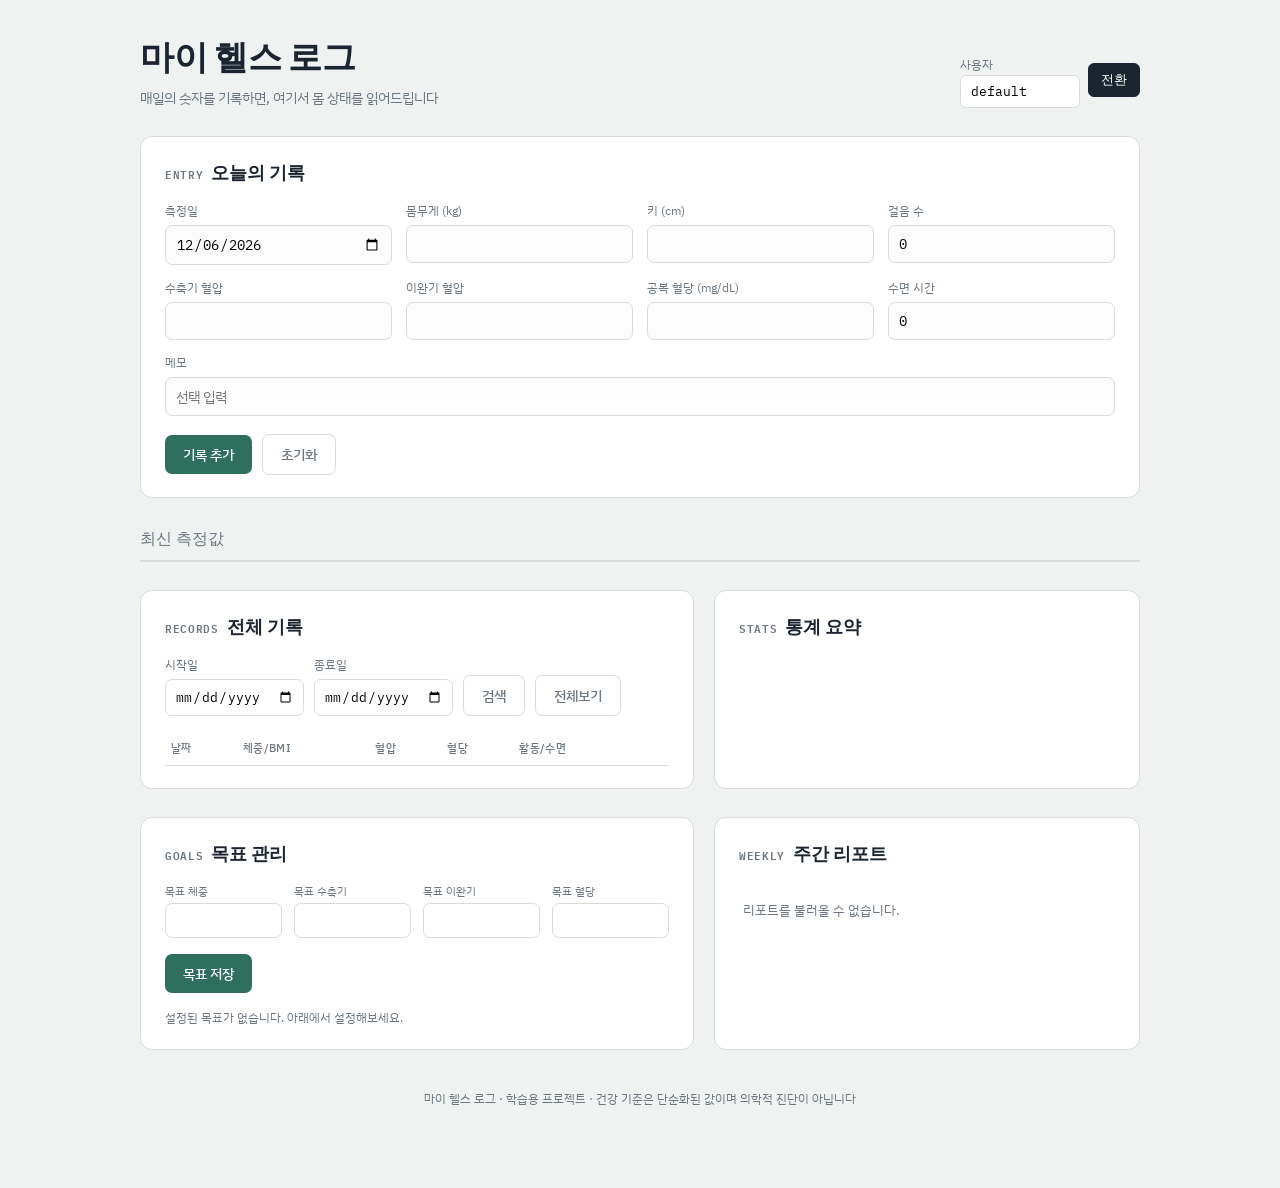
==== static/index.html @ 34712bbb "feat: 사용자용 웹 화면(/app) 추가 - 순수 HTML/CSS/JS" ====
<!DOCTYPE html>
<html lang="ko">
<head>
<meta charset="UTF-8" />
<meta name="viewport" content="width=device-width, initial-scale=1.0" />
<title>마이 헬스 로그</title>
<link rel="preconnect" href="https://fonts.googleapis.com">
<link rel="preconnect" href="https://fonts.gstatic.com" crossorigin>
<link href="https://fonts.googleapis.com/css2?family=Fraunces:opsz,wght@9..144,500;9..144,600;9..144,700&family=IBM+Plex+Sans+KR:wght@400;500;600&family=IBM+Plex+Mono:wght@500;600&display=swap" rel="stylesheet">
<style>
  :root{
    --ink:#1B2430;
    --paper:#EFF2F1;
    --card:#FFFFFF;
    --line:#D8DDD9;
    --teal:#2F6F5E;
    --teal-soft:#E4EEEB;
    --amber:#C98A2E;
    --amber-soft:#F6EADA;
    --brick:#C1443D;
    --brick-soft:#F5E1DF;
    --muted:#6B7680;
  }
  *{box-sizing:border-box;}
  body{
    margin:0;
    background:var(--paper);
    color:var(--ink);
    font-family:'IBM Plex Sans KR', sans-serif;
    line-height:1.5;
  }
  .wrap{max-width:1040px;margin:0 auto;padding:32px 20px 80px;}

  header.top{
    display:flex;justify-content:space-between;align-items:flex-end;
    margin-bottom:28px;flex-wrap:wrap;gap:12px;
  }
  header.top h1{
    font-family:'Fraunces', serif;font-weight:600;font-size:34px;margin:0 0 4px;
    letter-spacing:-0.01em;
  }
  header.top p{margin:0;color:var(--muted);font-size:14px;}
  .user-switch{display:flex;align-items:center;gap:8px;}
  .user-switch label{font-size:12px;color:var(--muted);}
  .user-switch input{
    font-family:'IBM Plex Mono', monospace;font-size:13px;
    padding:7px 10px;border:1px solid var(--line);border-radius:6px;
    background:var(--card);width:120px;
  }
  .user-switch button{
    font-size:13px;padding:7px 12px;border-radius:6px;border:1px solid var(--ink);
    background:var(--ink);color:#fff;cursor:pointer;
  }

  section{margin-bottom:28px;}
  .card{
    background:var(--card);border:1px solid var(--line);border-radius:12px;
    padding:22px 24px;
  }
  .card h2{
    font-family:'Fraunces', serif;font-weight:600;font-size:18px;margin:0 0 16px;
    display:flex;align-items:baseline;gap:8px;
  }
  .card h2 .eyebrow{
    font-family:'IBM Plex Mono', monospace;font-size:11px;color:var(--muted);
    letter-spacing:0.06em;text-transform:uppercase;
  }

  /* 입력 폼 */
  form.entry{display:grid;grid-template-columns:repeat(4,1fr);gap:14px;}
  form.entry .full{grid-column:1 / -1;}
  form.entry label{display:block;font-size:12px;color:var(--muted);margin-bottom:5px;}
  form.entry input{
    width:100%;padding:9px 10px;border:1px solid var(--line);border-radius:7px;
    font-size:14px;font-family:'IBM Plex Mono', monospace;background:#FBFCFB;
  }
  form.entry input[type="text"]{font-family:'IBM Plex Sans KR', sans-serif;}
  form.entry .actions{grid-column:1 / -1;display:flex;gap:10px;align-items:center;margin-top:4px;}
  .btn{
    padding:10px 18px;border-radius:7px;border:none;cursor:pointer;font-size:14px;
    font-weight:500;font-family:'IBM Plex Sans KR', sans-serif;
  }
  .btn-primary{background:var(--teal);color:#fff;}
  .btn-primary:hover{background:#265b4d;}
  .btn-ghost{background:transparent;color:var(--muted);border:1px solid var(--line);}
  .btn-ghost:hover{border-color:var(--muted);}
  #editing-flag{font-size:12px;color:var(--amber);display:none;}

  /* 바이탈 스트립 (시그니처 요소) */
  .vitals-strip{display:grid;grid-template-columns:repeat(5,1fr);gap:1px;background:var(--line);
    border:1px solid var(--line);border-radius:12px;overflow:hidden;}
  .vital{background:var(--card);padding:16px 14px;text-align:center;}
  .vital .label{font-size:11px;color:var(--muted);letter-spacing:0.04em;text-transform:uppercase;margin-bottom:8px;}
  .vital .value{font-family:'IBM Plex Mono', monospace;font-size:22px;font-weight:600;margin-bottom:6px;}
  .dot{display:inline-block;width:7px;height:7px;border-radius:50%;margin-right:6px;vertical-align:middle;}
  .status-tag{font-size:12px;font-weight:500;}
  .good .dot{background:var(--teal);} .good .status-tag{color:var(--teal);}
  .warn .dot{background:var(--amber);} .warn .status-tag{color:var(--amber);}
  .bad .dot{background:var(--brick);} .bad .status-tag{color:var(--brick);}
  .neutral .dot{background:var(--muted);} .neutral .status-tag{color:var(--muted);}
  .empty-note{color:var(--muted);font-size:13px;padding:18px 4px;}

  /* 검색/통계 */
  .row-2{display:grid;grid-template-columns:1.3fr 1fr;gap:20px;}
  .search-bar{display:flex;gap:10px;align-items:flex-end;margin-bottom:16px;flex-wrap:wrap;}
  .search-bar div{display:flex;flex-direction:column;gap:5px;}
  .search-bar label{font-size:12px;color:var(--muted);}
  .search-bar input{padding:8px 9px;border:1px solid var(--line);border-radius:7px;font-family:'IBM Plex Mono', monospace;font-size:13px;}

  table{width:100%;border-collapse:collapse;font-size:13px;}
  thead th{
    text-align:left;font-size:11px;color:var(--muted);text-transform:uppercase;
    letter-spacing:0.03em;border-bottom:1px solid var(--line);padding:8px 6px;font-weight:500;
  }
  tbody td{padding:10px 6px;border-bottom:1px solid var(--line);vertical-align:middle;}
  tbody tr:last-child td{border-bottom:none;}
  .badge{
    display:inline-block;padding:3px 8px;border-radius:20px;font-size:11px;font-weight:500;
  }
  .badge.good{background:var(--teal-soft);color:var(--teal);}
  .badge.warn{background:var(--amber-soft);color:var(--amber);}
  .badge.bad{background:var(--brick-soft);color:var(--brick);}
  .warn-msg{font-size:11px;color:var(--brick);margin-top:2px;}
  .row-actions button{
    font-size:11px;padding:4px 9px;border-radius:5px;border:1px solid var(--line);
    background:#fff;cursor:pointer;margin-right:4px;color:var(--muted);
  }
  .row-actions button:hover{border-color:var(--ink);color:var(--ink);}

  .stat-grid{display:grid;grid-template-columns:1fr 1fr;gap:12px;}
  .stat-item{padding:12px 0;border-bottom:1px dashed var(--line);}
  .stat-item .n{font-family:'IBM Plex Mono', monospace;font-size:20px;font-weight:600;}
  .stat-item .l{font-size:11px;color:var(--muted);}
  .dist-row{display:flex;align-items:center;gap:8px;margin-top:6px;font-size:12px;}
  .dist-bar{flex:1;height:6px;background:var(--paper);border-radius:4px;overflow:hidden;}
  .dist-bar span{display:block;height:100%;background:var(--teal);}

  /* 목표 / 주간 리포트 */
  .goal-form{display:grid;grid-template-columns:repeat(4,1fr);gap:12px;margin-bottom:16px;}
  .goal-form input{padding:8px 9px;border:1px solid var(--line);border-radius:7px;font-family:'IBM Plex Mono', monospace;font-size:13px;width:100%;}
  .goal-form label{font-size:11px;color:var(--muted);display:block;margin-bottom:4px;}
  .achv{display:flex;gap:10px;flex-wrap:wrap;margin-top:4px;}
  .achv .chip{font-size:12px;padding:5px 10px;border-radius:20px;background:var(--paper);}
  .achv .chip.yes{background:var(--teal-soft);color:var(--teal);}
  .achv .chip.no{background:var(--brick-soft);color:var(--brick);}

  .week-compare{display:grid;grid-template-columns:1fr 1fr 1fr;gap:0;font-size:13px;}
  .week-compare div.h{font-size:11px;color:var(--muted);text-transform:uppercase;padding-bottom:8px;border-bottom:1px solid var(--line);margin-bottom:8px;}
  .week-compare .metric{padding:6px 0;font-family:'IBM Plex Mono', monospace;}
  .delta.up{color:var(--brick);} .delta.down{color:var(--teal);} .delta.flat{color:var(--muted);}

  footer{text-align:center;color:var(--muted);font-size:12px;margin-top:40px;}
  @media (max-width:720px){
    form.entry, .goal-form{grid-template-columns:1fr 1fr;}
    .vitals-strip{grid-template-columns:repeat(2,1fr);}
    .row-2{grid-template-columns:1fr;}
    .week-compare{grid-template-columns:1fr;}
  }
</style>
</head>
<body>
<div class="wrap">

  <header class="top">
    <div>
      <h1>마이 헬스 로그</h1>
      <p>매일의 숫자를 기록하면, 여기서 몸 상태를 읽어드립니다</p>
    </div>
    <div class="user-switch">
      <div>
        <label for="username-input">사용자</label><br/>
        <input id="username-input" type="text" value="default" />
      </div>
      <button onclick="switchUser()">전환</button>
    </div>
  </header>

  <section>
    <div class="card">
      <h2><span class="eyebrow">Entry</span> 오늘의 기록</h2>
      <form class="entry" id="record-form" onsubmit="submitRecord(event)">
        <input type="hidden" id="record-id" />
        <div>
          <label>측정일</label>
          <input type="date" id="f-date" required />
        </div>
        <div>
          <label>몸무게 (kg)</label>
          <input type="number" step="0.1" id="f-weight" required />
        </div>
        <div>
          <label>키 (cm)</label>
          <input type="number" step="0.1" id="f-height" required />
        </div>
        <div>
          <label>걸음 수</label>
          <input type="number" id="f-steps" value="0" />
        </div>
        <div>
          <label>수축기 혈압</label>
          <input type="number" id="f-systolic" required />
        </div>
        <div>
          <label>이완기 혈압</label>
          <input type="number" id="f-diastolic" required />
        </div>
        <div>
          <label>공복 혈당 (mg/dL)</label>
          <input type="number" id="f-sugar" required />
        </div>
        <div>
          <label>수면 시간</label>
          <input type="number" step="0.1" id="f-sleep" value="0" />
        </div>
        <div class="full">
          <label>메모</label>
          <input type="text" id="f-memo" placeholder="선택 입력" />
        </div>
        <div class="actions">
          <button type="submit" class="btn btn-primary" id="submit-btn">기록 추가</button>
          <button type="button" class="btn btn-ghost" onclick="resetForm()">초기화</button>
          <span id="editing-flag">✎ 수정 중인 기록이 있습니다</span>
        </div>
      </form>
    </div>
  </section>

  <section>
    <h2 style="font-family:'Fraunces',serif;font-size:16px;margin:0 0 10px;color:var(--muted);font-weight:500;">최신 측정값</h2>
    <div id="vitals-strip" class="vitals-strip"></div>
  </section>

  <section class="row-2">
    <div class="card">
      <h2><span class="eyebrow">Records</span> 전체 기록</h2>
      <div class="search-bar">
        <div>
          <label>시작일</label>
          <input type="date" id="s-start" />
        </div>
        <div>
          <label>종료일</label>
          <input type="date" id="s-end" />
        </div>
        <button class="btn btn-ghost" onclick="searchRecords()">검색</button>
        <button class="btn btn-ghost" onclick="loadRecords()">전체보기</button>
      </div>
      <div style="overflow-x:auto;">
        <table>
          <thead>
            <tr><th>날짜</th><th>체중/BMI</th><th>혈압</th><th>혈당</th><th>활동/수면</th><th></th></tr>
          </thead>
          <tbody id="records-body"></tbody>
        </table>
      </div>
      <div id="records-empty" class="empty-note" style="display:none;">아직 기록이 없습니다. 위에서 첫 기록을 추가해보세요.</div>
    </div>

    <div class="card">
      <h2><span class="eyebrow">Stats</span> 통계 요약</h2>
      <div id="stats-body"></div>
    </div>
  </section>

  <section class="row-2">
    <div class="card">
      <h2><span class="eyebrow">Goals</span> 목표 관리</h2>
      <form class="goal-form" onsubmit="saveGoal(event)">
        <div><label>목표 체중</label><input type="number" step="0.1" id="g-weight" /></div>
        <div><label>목표 수축기</label><input type="number" id="g-systolic" /></div>
        <div><label>목표 이완기</label><input type="number" id="g-diastolic" /></div>
        <div><label>목표 혈당</label><input type="number" id="g-sugar" /></div>
        <div class="full" style="grid-column:1/-1;margin-top:4px;">
          <button type="submit" class="btn btn-primary">목표 저장</button>
        </div>
      </form>
      <div id="goal-result" class="achv"></div>
    </div>

    <div class="card">
      <h2><span class="eyebrow">Weekly</span> 주간 리포트</h2>
      <div id="weekly-body"></div>
    </div>
  </section>

  <footer>마이 헬스 로그 · 학습용 프로젝트 · 건강 기준은 단순화된 값이며 의학적 진단이 아닙니다</footer>
</div>

<script>
let username = 'default';
let editingId = null;
let recordsCache = {};

function statusClass(cat){
  const good = ['정상','적정','우수'];
  const warn = ['주의','과체중','공복혈당장애','부족','과다','저체중'];
  const bad = ['고혈압','비만','당뇨 의심'];
  if(good.includes(cat)) return 'good';
  if(warn.includes(cat)) return 'warn';
  if(bad.includes(cat)) return 'bad';
  return 'neutral';
}

function switchUser(){
  const v = document.getElementById('username-input').value.trim();
  username = v || 'default';
  refreshAll();
}

function refreshAll(){
  loadRecords();
  loadStats();
  loadGoal();
  loadWeeklyReport();
}

async function apiGet(path){
  const res = await fetch(path);
  if(!res.ok){ throw new Error((await res.json()).detail || res.statusText); }
  return res.json();
}
async function apiSend(path, method, body){
  const res = await fetch(path, {method, headers:{'Content-Type':'application/json'}, body: JSON.stringify(body)});
  if(!res.ok){ throw new Error((await res.json()).detail || res.statusText); }
  return res.json();
}

function renderVitals(latest){
  const el = document.getElementById('vitals-strip');
  if(!latest){
    el.innerHTML = '<div class="empty-note" style="grid-column:1/-1;">기록을 추가하면 최신 측정값이 여기 표시됩니다</div>';
    return;
  }
  const items = [
    {label:'BMI', value: latest.bmi, cat: latest.bmi_category},
    {label:'혈압', value: `${latest.systolic}/${latest.diastolic}`, cat: latest.bp_category},
    {label:'공복혈당', value: latest.blood_sugar, cat: latest.sugar_category},
    {label:'활동량', value: `${latest.steps} 보`, cat: latest.activity_level},
    {label:'수면', value: `${latest.sleep_hours}h`, cat: latest.sleep_status},
  ];
  el.innerHTML = items.map(it => `
    <div class="vital ${statusClass(it.cat)}">
      <div class="label">${it.label}</div>
      <div class="value">${it.value}</div>
      <div class="status-tag"><span class="dot"></span>${it.cat}</div>
    </div>`).join('');
}

function renderRecordsTable(records){
  const body = document.getElementById('records-body');
  const empty = document.getElementById('records-empty');
  if(records.length === 0){
    body.innerHTML = '';
    empty.style.display = 'block';
    return;
  }
  empty.style.display = 'none';
  const sorted = [...records].sort((a,b) => b.date.localeCompare(a.date));
  recordsCache = {};
  sorted.forEach(r => { recordsCache[r.id] = r; });
  body.innerHTML = sorted.map(r => `
    <tr>
      <td>${r.date}</td>
      <td>${r.weight}kg<br/><span class="badge ${statusClass(r.bmi_category)}">${r.bmi} · ${r.bmi_category}</span></td>
      <td>${r.systolic}/${r.diastolic}<br/><span class="badge ${statusClass(r.bp_category)}">${r.bp_category}</span></td>
      <td>${r.blood_sugar}<br/><span class="badge ${statusClass(r.sugar_category)}">${r.sugar_category}</span></td>
      <td><span class="badge ${statusClass(r.activity_level)}">${r.activity_level}</span> <span class="badge ${statusClass(r.sleep_status)}">${r.sleep_status}</span>
        ${r.warnings.length ? `<div class="warn-msg">⚠ ${r.warnings.length}건 경고</div>` : ''}</td>
      <td class="row-actions">
        <button onclick="editRecord(${r.id})">수정</button>
        <button onclick="deleteRecord(${r.id})">삭제</button>
      </td>
    </tr>`).join('');
}

async function loadRecords(){
  try{
    const data = await apiGet(`/records?username=${encodeURIComponent(username)}`);
    renderRecordsTable(data.records);
    const sorted = [...data.records].sort((a,b) => a.date.localeCompare(b.date));
    renderVitals(sorted[sorted.length - 1]);
  }catch(e){ console.error(e); }
}

async function searchRecords(){
  const start = document.getElementById('s-start').value;
  const end = document.getElementById('s-end').value;
  if(!start || !end){ alert('시작일과 종료일을 모두 선택해주세요.'); return; }
  try{
    const data = await apiGet(`/search?start=${start}&end=${end}&username=${encodeURIComponent(username)}`);
    renderRecordsTable(data.records);
  }catch(e){ alert(e.message); }
}

async function loadStats(){
  try{
    const s = await apiGet(`/stats?username=${encodeURIComponent(username)}`);
    const el = document.getElementById('stats-body');
    if(s.count === 0){
      el.innerHTML = '<div class="empty-note">통계를 보려면 기록이 필요합니다</div>';
      return;
    }
    const distHtml = (title, dist) => {
      const total = Object.values(dist).reduce((a,b)=>a+b,0) || 1;
      return `<div style="margin-top:14px;"><div class="l">${title}</div>` +
        Object.entries(dist).map(([k,v]) => `
          <div class="dist-row">
            <span style="width:64px;flex-shrink:0;">${k}</span>
            <div class="dist-bar"><span style="width:${(v/total*100).toFixed(0)}%"></span></div>
            <span style="color:var(--muted);width:18px;text-align:right;">${v}</span>
          </div>`).join('') + '</div>';
    };
    el.innerHTML = `
      <div class="stat-grid">
        <div class="stat-item"><div class="n">${s.count}</div><div class="l">총 기록 수</div></div>
        <div class="stat-item"><div class="n">${s.avg_bmi ?? '-'}</div><div class="l">평균 BMI</div></div>
        <div class="stat-item"><div class="n">${s.avg_weight ?? '-'}</div><div class="l">평균 체중(kg)</div></div>
        <div class="stat-item"><div class="n">${s.avg_systolic ?? '-'}/${s.avg_diastolic ?? '-'}</div><div class="l">평균 혈압</div></div>
        <div class="stat-item"><div class="n">${s.avg_blood_sugar ?? '-'}</div><div class="l">평균 혈당</div></div>
        <div class="stat-item"><div class="n">${s.avg_steps ?? '-'}</div><div class="l">평균 걸음 수</div></div>
      </div>
      ${distHtml('BMI 분류 분포', s.bmi_category_distribution)}
      ${distHtml('혈압 분류 분포', s.bp_category_distribution)}
    `;
  }catch(e){ console.error(e); }
}

function editRecord(id){
  const r = recordsCache[id];
  if(!r) return;
  editingId = r.id;
  document.getElementById('f-date').value = r.date;
  document.getElementById('f-weight').value = r.weight;
  document.getElementById('f-height').value = r.height;
  document.getElementById('f-systolic').value = r.systolic;
  document.getElementById('f-diastolic').value = r.diastolic;
  document.getElementById('f-sugar').value = r.blood_sugar;
  document.getElementById('f-steps').value = r.steps;
  document.getElementById('f-sleep').value = r.sleep_hours;
  document.getElementById('f-memo').value = r.memo || '';
  document.getElementById('submit-btn').textContent = '수정 완료';
  document.getElementById('editing-flag').style.display = 'inline';
  window.scrollTo({top:0, behavior:'smooth'});
}

function resetForm(){
  editingId = null;
  document.getElementById('record-form').reset();
  document.getElementById('submit-btn').textContent = '기록 추가';
  document.getElementById('editing-flag').style.display = 'none';
}

async function submitRecord(ev){
  ev.preventDefault();
  const payload = {
    date: document.getElementById('f-date').value,
    weight: parseFloat(document.getElementById('f-weight').value),
    height: parseFloat(document.getElementById('f-height').value),
    systolic: parseInt(document.getElementById('f-systolic').value),
    diastolic: parseInt(document.getElementById('f-diastolic').value),
    blood_sugar: parseInt(document.getElementById('f-sugar').value),
    steps: parseInt(document.getElementById('f-steps').value || 0),
    sleep_hours: parseFloat(document.getElementById('f-sleep').value || 0),
    memo: document.getElementById('f-memo').value,
  };
  try{
    if(editingId){
      await apiSend(`/records/${editingId}`, 'PUT', payload);
    }else{
      payload.username = username;
      await apiSend('/records', 'POST', payload);
    }
    resetForm();
    refreshAll();
  }catch(e){ alert('저장 실패: ' + e.message); }
}

async function deleteRecord(id){
  if(!confirm('이 기록을 삭제할까요?')) return;
  try{
    await fetch(`/records/${id}`, {method:'DELETE'});
    refreshAll();
  }catch(e){ alert('삭제 실패: ' + e.message); }
}

async function loadGoal(){
  const el = document.getElementById('goal-result');
  try{
    const g = await apiGet(`/goals?username=${encodeURIComponent(username)}`);
    document.getElementById('g-weight').value = g.target_weight ?? '';
    document.getElementById('g-systolic').value = g.target_systolic ?? '';
    document.getElementById('g-diastolic').value = g.target_diastolic ?? '';
    document.getElementById('g-sugar').value = g.target_blood_sugar ?? '';
    renderGoalAchievement(g.achievement);
  }catch(e){
    el.innerHTML = '<span style="color:var(--muted);font-size:12px;">설정된 목표가 없습니다. 아래에서 설정해보세요.</span>';
  }
}

function renderGoalAchievement(a){
  const el = document.getElementById('goal-result');
  if(!a || a.message){ el.innerHTML = `<span style="color:var(--muted);font-size:12px;">${a && a.message ? a.message : ''}</span>`; return; }
  const chips = [];
  if('weight_achieved' in a) chips.push(`<span class="chip ${a.weight_achieved ? 'yes':'no'}">체중 ${a.weight_achieved ? '달성':'미달'} (차이 ${a.weight_diff}kg)</span>`);
  if('systolic_achieved' in a) chips.push(`<span class="chip ${a.systolic_achieved ? 'yes':'no'}">수축기 ${a.systolic_achieved ? '달성':'미달'}</span>`);
  if('diastolic_achieved' in a) chips.push(`<span class="chip ${a.diastolic_achieved ? 'yes':'no'}">이완기 ${a.diastolic_achieved ? '달성':'미달'}</span>`);
  if('blood_sugar_achieved' in a) chips.push(`<span class="chip ${a.blood_sugar_achieved ? 'yes':'no'}">혈당 ${a.blood_sugar_achieved ? '달성':'미달'}</span>`);
  el.innerHTML = chips.join('');
}

async function saveGoal(ev){
  ev.preventDefault();
  const payload = {
    username,
    target_weight: parseFloat(document.getElementById('g-weight').value) || null,
    target_systolic: parseInt(document.getElementById('g-systolic').value) || null,
    target_diastolic: parseInt(document.getElementById('g-diastolic').value) || null,
    target_blood_sugar: parseInt(document.getElementById('g-sugar').value) || null,
  };
  try{
    const g = await apiSend('/goals', 'POST', payload);
    renderGoalAchievement(g.achievement);
  }catch(e){ alert('목표 저장 실패: ' + e.message); }
}

function deltaHtml(v, higherIsWorse=true){
  if(v === undefined || v === null) return '<span class="delta flat">-</span>';
  const arrow = v > 0 ? '▲' : v < 0 ? '▼' : '–';
  const dir = v === 0 ? 'flat' : ((v > 0) === higherIsWorse ? 'up' : 'down');
  return `<span class="delta ${dir}">${arrow} ${Math.abs(v)}</span>`;
}

async function loadWeeklyReport(){
  const el = document.getElementById('weekly-body');
  try{
    const r = await apiGet(`/reports/weekly?username=${encodeURIComponent(username)}`);
    if(!r.this_week.record_count && !r.last_week.record_count){
      el.innerHTML = '<div class="empty-note">최근 2주간 기록이 없습니다.</div>';
      return;
    }
    const rows = [
      ['평균 체중', 'avg_weight', true],
      ['평균 수축기', 'avg_systolic', true],
      ['평균 이완기', 'avg_diastolic', true],
      ['평균 혈당', 'avg_blood_sugar', true],
      ['평균 걸음 수', 'avg_steps', false],
      ['평균 수면', 'avg_sleep_hours', false],
    ];
    el.innerHTML = `
      <div class="week-compare">
        <div class="h">지표</div><div class="h">이번 주</div><div class="h">지난 주 대비</div>
        ${rows.map(([label,key,worse]) => `
          <div class="metric">${label}</div>
          <div class="metric">${r.this_week[key] ?? '-'}</div>
          <div class="metric">${deltaHtml(r.change[key], worse)}</div>
        `).join('')}
      </div>
      <div style="margin-top:10px;font-size:11px;color:var(--muted);">
        이번 주 ${r.this_week.record_count || 0}건 · 지난 주 ${r.last_week.record_count || 0}건 기록 기준
      </div>`;
  }catch(e){ el.innerHTML = '<div class="empty-note">리포트를 불러올 수 없습니다.</div>'; }
}

// 초기 로드: 오늘 날짜 기본 세팅 + 데이터 로드
document.getElementById('f-date').valueAsDate = new Date();
refreshAll();
</script>
</body>
</html>
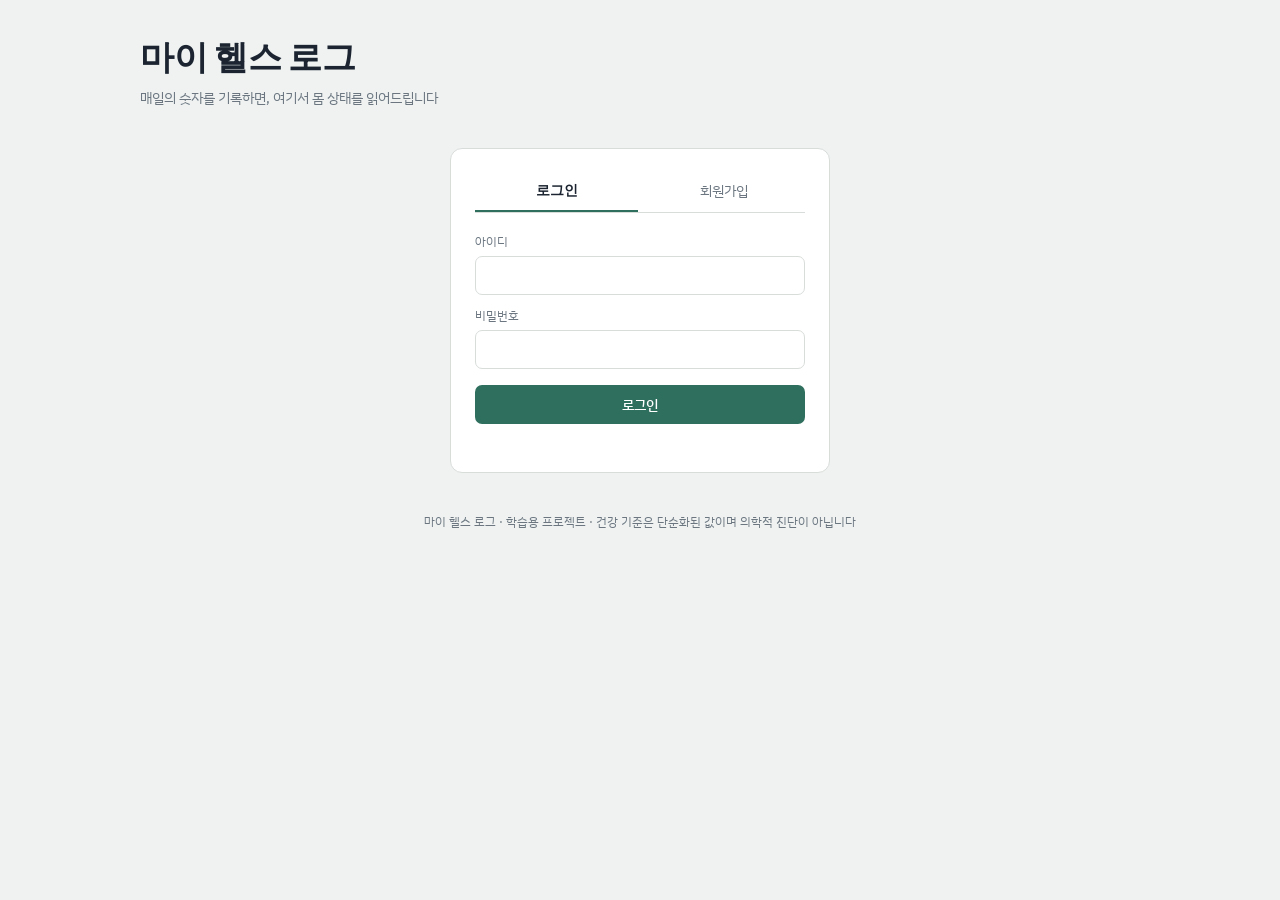
==== commit c9322b11: "feat: 인증 시스템(회원가입/로그인/세션 쿠키) 추가 PBKDF2 비밀번호 해시와 DB 세션 토큰(HttpOnly 쿠키) 기반으로 사용자별 데이터 접근을 분리. 자유 텍스트 u" ====
--- a/static/index.html
+++ b/static/index.html
@@ -150,6 +150,32 @@
   .delta.up{color:var(--brick);} .delta.down{color:var(--teal);} .delta.flat{color:var(--muted);}
 
   footer{text-align:center;color:var(--muted);font-size:12px;margin-top:40px;}
+
+  /* 인증 화면 */
+  #auth-screen .auth-tabs{display:flex;gap:4px;margin-bottom:20px;border-bottom:1px solid var(--line);}
+  #auth-screen .auth-tab{
+    flex:1;padding:10px;border:none;background:none;cursor:pointer;font-size:14px;
+    color:var(--muted);border-bottom:2px solid transparent;font-family:'IBM Plex Sans KR', sans-serif;
+  }
+  #auth-screen .auth-tab.active{color:var(--ink);border-bottom-color:var(--teal);font-weight:600;}
+  #auth-screen label{display:block;font-size:12px;color:var(--muted);margin-bottom:5px;}
+  #auth-screen input{
+    width:100%;padding:9px 10px;border:1px solid var(--line);border-radius:7px;font-size:14px;
+    font-family:'IBM Plex Sans KR', sans-serif;
+  }
+  .auth-error{color:var(--brick);font-size:12px;margin-top:12px;min-height:14px;}
+
+  /* 토스트 */
+  #toast-box{position:fixed;bottom:24px;left:50%;transform:translateX(-50%);z-index:999;display:flex;flex-direction:column;gap:8px;align-items:center;}
+  .toast{
+    padding:10px 18px;border-radius:8px;font-size:13px;color:#fff;background:var(--ink);
+    box-shadow:0 6px 20px rgba(0,0,0,0.15);opacity:0;transform:translateY(8px);
+    animation:toast-in 0.2s ease forwards;
+  }
+  .toast.success{background:var(--teal);}
+  .toast.error{background:var(--brick);}
+  @keyframes toast-in{ to{opacity:1;transform:translateY(0);} }
+
   @media (max-width:720px){
     form.entry, .goal-form{grid-template-columns:1fr 1fr;}
     .vitals-strip{grid-template-columns:repeat(2,1fr);}
@@ -159,6 +185,7 @@
 </style>
 </head>
 <body>
+<div id="toast-box"></div>
 <div class="wrap">
 
   <header class="top">
@@ -166,14 +193,53 @@
       <h1>마이 헬스 로그</h1>
       <p>매일의 숫자를 기록하면, 여기서 몸 상태를 읽어드립니다</p>
     </div>
-    <div class="user-switch">
-      <div>
-        <label for="username-input">사용자</label><br/>
-        <input id="username-input" type="text" value="default" />
-      </div>
-      <button onclick="switchUser()">전환</button>
+    <div class="user-switch" id="whoami-box" style="display:none;">
+      <span id="whoami-text"></span>
+      <button onclick="logout()">로그아웃</button>
     </div>
   </header>
+
+  <!-- 로그인 / 회원가입 화면 -->
+  <section id="auth-screen">
+    <div class="card" style="max-width:380px;margin:40px auto;">
+      <div class="auth-tabs">
+        <button type="button" class="auth-tab active" id="tab-login" onclick="switchAuthTab('login')">로그인</button>
+        <button type="button" class="auth-tab" id="tab-signup" onclick="switchAuthTab('signup')">회원가입</button>
+      </div>
+
+      <form id="login-form" onsubmit="doLogin(event)">
+        <div style="margin-bottom:12px;">
+          <label>아이디</label>
+          <input type="text" id="login-username" required autocomplete="username" />
+        </div>
+        <div style="margin-bottom:16px;">
+          <label>비밀번호</label>
+          <input type="password" id="login-password" required autocomplete="current-password" />
+        </div>
+        <button type="submit" class="btn btn-primary" style="width:100%;">로그인</button>
+      </form>
+
+      <form id="signup-form" onsubmit="doSignup(event)" style="display:none;">
+        <div style="margin-bottom:12px;">
+          <label>아이디 (영문/숫자/밑줄, 3자 이상)</label>
+          <input type="text" id="signup-username" required pattern="^[a-zA-Z0-9_]{3,30}$" autocomplete="username" />
+        </div>
+        <div style="margin-bottom:12px;">
+          <label>비밀번호 (6자 이상)</label>
+          <input type="password" id="signup-password" required minlength="6" autocomplete="new-password" />
+        </div>
+        <div style="margin-bottom:16px;">
+          <label>비밀번호 확인</label>
+          <input type="password" id="signup-password2" required minlength="6" autocomplete="new-password" />
+        </div>
+        <button type="submit" class="btn btn-primary" style="width:100%;">회원가입</button>
+      </form>
+
+      <div id="auth-error" class="auth-error"></div>
+    </div>
+  </section>
+
+  <div id="app-content" style="display:none;">
 
   <section>
     <div class="card">
@@ -283,11 +349,13 @@
     </div>
   </section>
 
+  </div>
+
   <footer>마이 헬스 로그 · 학습용 프로젝트 · 건강 기준은 단순화된 값이며 의학적 진단이 아닙니다</footer>
 </div>
 
 <script>
-let username = 'default';
+let username = null;
 let editingId = null;
 let recordsCache = {};
 
@@ -301,10 +369,101 @@
   return 'neutral';
 }
 
-function switchUser(){
-  const v = document.getElementById('username-input').value.trim();
-  username = v || 'default';
+// ---------- 토스트 알림 ----------
+function toast(message, type){
+  const box = document.getElementById('toast-box');
+  const el = document.createElement('div');
+  el.className = 'toast' + (type ? ' ' + type : '');
+  el.textContent = message;
+  box.appendChild(el);
+  setTimeout(() => el.remove(), 3200);
+}
+
+// ---------- 인증 ----------
+function switchAuthTab(which){
+  document.getElementById('tab-login').classList.toggle('active', which === 'login');
+  document.getElementById('tab-signup').classList.toggle('active', which === 'signup');
+  document.getElementById('login-form').style.display = which === 'login' ? 'block' : 'none';
+  document.getElementById('signup-form').style.display = which === 'signup' ? 'block' : 'none';
+  document.getElementById('auth-error').textContent = '';
+}
+
+function showAuthScreen(){
+  document.getElementById('auth-screen').style.display = 'block';
+  document.getElementById('app-content').style.display = 'none';
+  document.getElementById('whoami-box').style.display = 'none';
+  username = null;
+}
+
+function showApp(user){
+  username = user.username;
+  document.getElementById('auth-screen').style.display = 'none';
+  document.getElementById('app-content').style.display = 'block';
+  document.getElementById('whoami-box').style.display = 'flex';
+  document.getElementById('whoami-text').textContent = `${user.username}님`;
   refreshAll();
+}
+
+async function checkAuth(){
+  try{
+    const res = await fetch('/auth/me', {credentials:'same-origin'});
+    if(res.ok){
+      const user = await res.json();
+      showApp(user);
+    }else{
+      showAuthScreen();
+    }
+  }catch(e){
+    showAuthScreen();
+  }
+}
+
+async function doLogin(ev){
+  ev.preventDefault();
+  const payload = {
+    username: document.getElementById('login-username').value.trim(),
+    password: document.getElementById('login-password').value,
+  };
+  const errEl = document.getElementById('auth-error');
+  errEl.textContent = '';
+  try{
+    const res = await fetch('/auth/login', {
+      method:'POST', credentials:'same-origin',
+      headers:{'Content-Type':'application/json'}, body: JSON.stringify(payload),
+    });
+    const data = await res.json();
+    if(!res.ok) throw new Error(data.detail || '로그인에 실패했습니다.');
+    toast(`${data.username}님, 환영합니다`, 'success');
+    showApp(data);
+  }catch(e){ errEl.textContent = e.message; }
+}
+
+async function doSignup(ev){
+  ev.preventDefault();
+  const p1 = document.getElementById('signup-password').value;
+  const p2 = document.getElementById('signup-password2').value;
+  const errEl = document.getElementById('auth-error');
+  errEl.textContent = '';
+  if(p1 !== p2){ errEl.textContent = '비밀번호가 서로 일치하지 않습니다.'; return; }
+  const payload = { username: document.getElementById('signup-username').value.trim(), password: p1 };
+  try{
+    const res = await fetch('/auth/signup', {
+      method:'POST', credentials:'same-origin',
+      headers:{'Content-Type':'application/json'}, body: JSON.stringify(payload),
+    });
+    const data = await res.json();
+    if(!res.ok) throw new Error(data.detail || '회원가입에 실패했습니다.');
+    toast(`${data.username}님, 가입을 환영합니다`, 'success');
+    showApp(data);
+  }catch(e){ errEl.textContent = e.message; }
+}
+
+async function logout(){
+  try{
+    await fetch('/auth/logout', {method:'POST', credentials:'same-origin'});
+  }catch(e){ /* 무시 */ }
+  toast('로그아웃되었습니다.');
+  showAuthScreen();
 }
 
 function refreshAll(){
@@ -315,12 +474,14 @@
 }
 
 async function apiGet(path){
-  const res = await fetch(path);
+  const res = await fetch(path, {credentials:'same-origin'});
+  if(res.status === 401){ showAuthScreen(); throw new Error('세션이 만료되었습니다. 다시 로그인해주세요.'); }
   if(!res.ok){ throw new Error((await res.json()).detail || res.statusText); }
   return res.json();
 }
 async function apiSend(path, method, body){
-  const res = await fetch(path, {method, headers:{'Content-Type':'application/json'}, body: JSON.stringify(body)});
+  const res = await fetch(path, {method, credentials:'same-origin', headers:{'Content-Type':'application/json'}, body: JSON.stringify(body)});
+  if(res.status === 401){ showAuthScreen(); throw new Error('세션이 만료되었습니다. 다시 로그인해주세요.'); }
   if(!res.ok){ throw new Error((await res.json()).detail || res.statusText); }
   return res.json();
 }
@@ -375,7 +536,7 @@
 
 async function loadRecords(){
   try{
-    const data = await apiGet(`/records?username=${encodeURIComponent(username)}`);
+    const data = await apiGet('/records');
     renderRecordsTable(data.records);
     const sorted = [...data.records].sort((a,b) => a.date.localeCompare(b.date));
     renderVitals(sorted[sorted.length - 1]);
@@ -385,16 +546,16 @@
 async function searchRecords(){
   const start = document.getElementById('s-start').value;
   const end = document.getElementById('s-end').value;
-  if(!start || !end){ alert('시작일과 종료일을 모두 선택해주세요.'); return; }
-  try{
-    const data = await apiGet(`/search?start=${start}&end=${end}&username=${encodeURIComponent(username)}`);
+  if(!start || !end){ toast('시작일과 종료일을 모두 선택해주세요.', 'error'); return; }
+  try{
+    const data = await apiGet(`/search?start=${start}&end=${end}`);
     renderRecordsTable(data.records);
-  }catch(e){ alert(e.message); }
+  }catch(e){ toast(e.message, 'error'); }
 }
 
 async function loadStats(){
   try{
-    const s = await apiGet(`/stats?username=${encodeURIComponent(username)}`);
+    const s = await apiGet('/stats');
     const el = document.getElementById('stats-body');
     if(s.count === 0){
       el.innerHTML = '<div class="empty-note">통계를 보려면 기록이 필요합니다</div>';
@@ -466,27 +627,30 @@
   try{
     if(editingId){
       await apiSend(`/records/${editingId}`, 'PUT', payload);
+      toast('기록을 수정했습니다.', 'success');
     }else{
-      payload.username = username;
       await apiSend('/records', 'POST', payload);
+      toast('기록을 추가했습니다.', 'success');
     }
     resetForm();
     refreshAll();
-  }catch(e){ alert('저장 실패: ' + e.message); }
+  }catch(e){ toast('저장 실패: ' + e.message, 'error'); }
 }
 
 async function deleteRecord(id){
   if(!confirm('이 기록을 삭제할까요?')) return;
   try{
-    await fetch(`/records/${id}`, {method:'DELETE'});
+    const res = await fetch(`/records/${id}`, {method:'DELETE', credentials:'same-origin'});
+    if(!res.ok) throw new Error((await res.json()).detail || '삭제 실패');
+    toast('기록을 삭제했습니다.');
     refreshAll();
-  }catch(e){ alert('삭제 실패: ' + e.message); }
+  }catch(e){ toast('삭제 실패: ' + e.message, 'error'); }
 }
 
 async function loadGoal(){
   const el = document.getElementById('goal-result');
   try{
-    const g = await apiGet(`/goals?username=${encodeURIComponent(username)}`);
+    const g = await apiGet('/goals');
     document.getElementById('g-weight').value = g.target_weight ?? '';
     document.getElementById('g-systolic').value = g.target_systolic ?? '';
     document.getElementById('g-diastolic').value = g.target_diastolic ?? '';
@@ -511,7 +675,6 @@
 async function saveGoal(ev){
   ev.preventDefault();
   const payload = {
-    username,
     target_weight: parseFloat(document.getElementById('g-weight').value) || null,
     target_systolic: parseInt(document.getElementById('g-systolic').value) || null,
     target_diastolic: parseInt(document.getElementById('g-diastolic').value) || null,
@@ -520,7 +683,8 @@
   try{
     const g = await apiSend('/goals', 'POST', payload);
     renderGoalAchievement(g.achievement);
-  }catch(e){ alert('목표 저장 실패: ' + e.message); }
+    toast('목표를 저장했습니다.', 'success');
+  }catch(e){ toast('목표 저장 실패: ' + e.message, 'error'); }
 }
 
 function deltaHtml(v, higherIsWorse=true){
@@ -533,7 +697,7 @@
 async function loadWeeklyReport(){
   const el = document.getElementById('weekly-body');
   try{
-    const r = await apiGet(`/reports/weekly?username=${encodeURIComponent(username)}`);
+    const r = await apiGet('/reports/weekly');
     if(!r.this_week.record_count && !r.last_week.record_count){
       el.innerHTML = '<div class="empty-note">최근 2주간 기록이 없습니다.</div>';
       return;
@@ -561,9 +725,10 @@
   }catch(e){ el.innerHTML = '<div class="empty-note">리포트를 불러올 수 없습니다.</div>'; }
 }
 
-// 초기 로드: 오늘 날짜 기본 세팅 + 데이터 로드
+// 초기 로드: 오늘 날짜 기본 세팅 + 로그인 상태 확인
 document.getElementById('f-date').valueAsDate = new Date();
-refreshAll();
+switchAuthTab('login');
+checkAuth();
 </script>
 </body>
 </html>
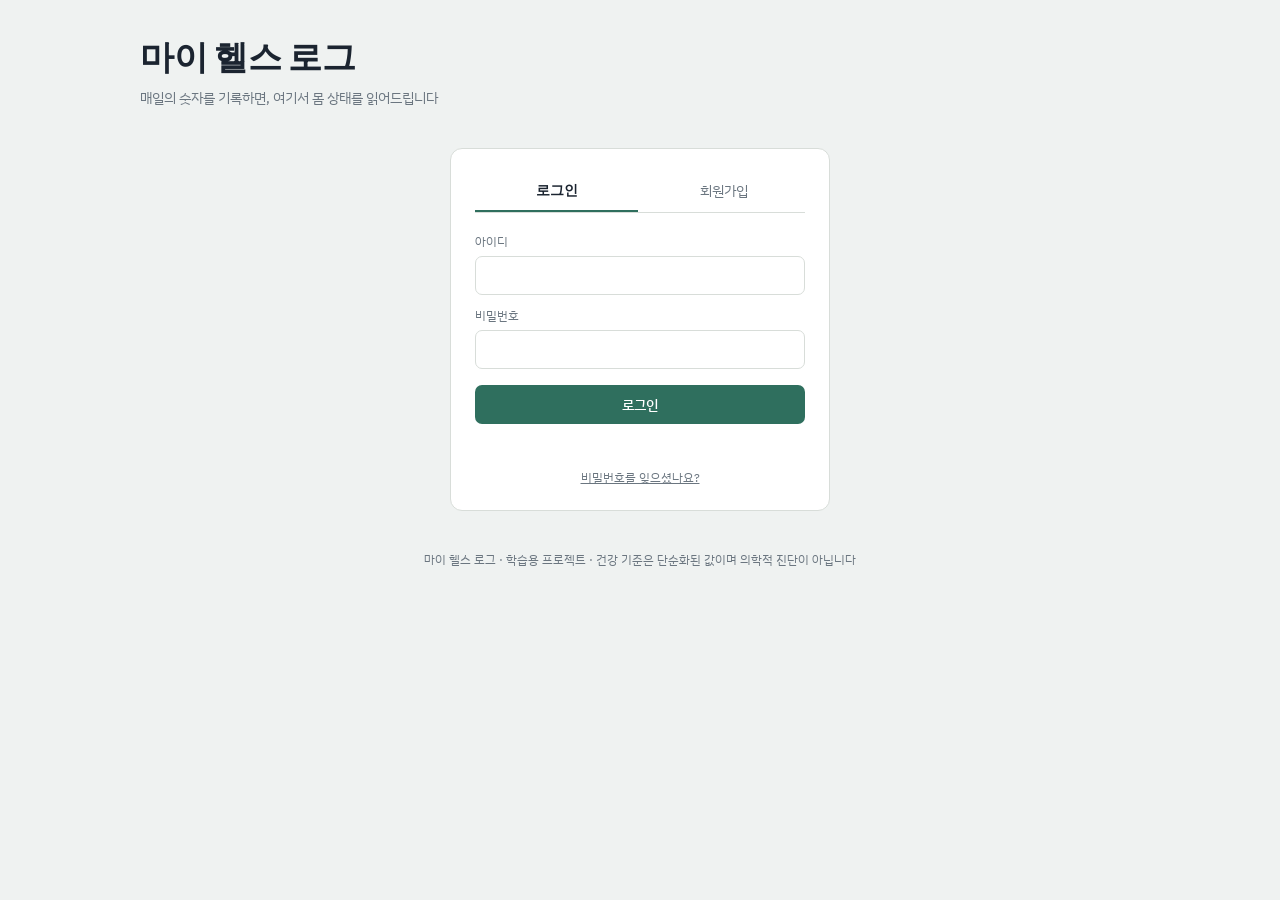
==== commit 96a27e23: "feat: 사용자 페이지 계정 관리 기능 추가 (비밀번호 변경/찾기, 계정 탈퇴, 페이지네이션) 비밀번호 변경(POST /auth/change-password)과 보안질문 기반 비" ====
--- a/static/index.html
+++ b/static/index.html
@@ -176,6 +176,31 @@
   .toast.error{background:var(--brick);}
   @keyframes toast-in{ to{opacity:1;transform:translateY(0);} }
 
+  /* 모달 (계정 설정 / 확인창) */
+  .modal-overlay{
+    position:fixed;inset:0;background:rgba(27,36,48,0.45);
+    display:flex;align-items:center;justify-content:center;z-index:900;padding:20px;
+  }
+  .modal-box{
+    background:var(--card);border-radius:12px;padding:24px;max-width:400px;width:100%;
+    box-shadow:0 12px 40px rgba(0,0,0,0.2);max-height:90vh;overflow-y:auto;
+  }
+  .modal-box h3{font-family:'Fraunces', serif;font-weight:600;font-size:18px;margin:0 0 16px;}
+  .modal-box h4{font-size:13px;margin:0 0 10px;color:var(--muted);}
+  .modal-box label{display:block;font-size:12px;color:var(--muted);margin-bottom:5px;}
+  .modal-box input{
+    width:100%;padding:9px 10px;border:1px solid var(--line);border-radius:7px;font-size:14px;
+    font-family:'IBM Plex Sans KR', sans-serif;
+  }
+  .modal-actions{display:flex;gap:10px;justify-content:flex-end;margin-top:18px;}
+  .btn-danger{background:var(--brick);color:#fff;}
+  .btn-danger:hover{background:#a3352f;}
+  .danger-zone{border-top:1px dashed var(--line);padding-top:16px;margin-top:20px;}
+  .danger-zone p{font-size:12px;color:var(--muted);margin:0 0 10px;}
+
+  /* 페이지네이션 */
+  .pagination{display:flex;align-items:center;gap:12px;margin-top:14px;font-size:12px;color:var(--muted);}
+
   @media (max-width:720px){
     form.entry, .goal-form{grid-template-columns:1fr 1fr;}
     .vitals-strip{grid-template-columns:repeat(2,1fr);}
@@ -195,6 +220,8 @@
     </div>
     <div class="user-switch" id="whoami-box" style="display:none;">
       <span id="whoami-text"></span>
+      <a id="admin-link" href="/app/admin.html" class="btn btn-ghost" style="display:none;text-decoration:none;">관리자 페이지</a>
+      <button onclick="openAccountSettings()">계정 설정</button>
       <button onclick="logout()">로그아웃</button>
     </div>
   </header>
@@ -228,16 +255,106 @@
           <label>비밀번호 (6자 이상)</label>
           <input type="password" id="signup-password" required minlength="6" autocomplete="new-password" />
         </div>
-        <div style="margin-bottom:16px;">
+        <div style="margin-bottom:12px;">
           <label>비밀번호 확인</label>
           <input type="password" id="signup-password2" required minlength="6" autocomplete="new-password" />
         </div>
+        <div style="margin-bottom:12px;">
+          <label>보안질문 (비밀번호를 잊었을 때 본인 확인용)</label>
+          <select id="signup-security-question" required style="width:100%;padding:9px 10px;border:1px solid var(--line);border-radius:7px;font-size:14px;font-family:'IBM Plex Sans KR', sans-serif;">
+            <option value="">선택하세요</option>
+            <option>가장 좋아하는 음식은?</option>
+            <option>첫 반려동물의 이름은?</option>
+            <option>졸업한 초등학교 이름은?</option>
+            <option>가장 기억에 남는 여행지는?</option>
+          </select>
+        </div>
+        <div style="margin-bottom:16px;">
+          <label>보안질문 답</label>
+          <input type="text" id="signup-security-answer" required maxlength="200" />
+        </div>
         <button type="submit" class="btn btn-primary" style="width:100%;">회원가입</button>
       </form>
 
+      <form id="reset-form" onsubmit="return false;" style="display:none;">
+        <div id="reset-step-1">
+          <div style="margin-bottom:16px;">
+            <label>아이디</label>
+            <input type="text" id="reset-username" />
+          </div>
+          <button type="button" class="btn btn-primary" style="width:100%;" onclick="loadSecurityQuestion()">다음</button>
+        </div>
+        <div id="reset-step-2" style="display:none;">
+          <div style="margin-bottom:12px;">
+            <label id="reset-question-label"></label>
+            <input type="text" id="reset-answer" placeholder="답 입력" />
+          </div>
+          <div style="margin-bottom:16px;">
+            <label>새 비밀번호 (6자 이상)</label>
+            <input type="password" id="reset-new-password" minlength="6" />
+          </div>
+          <button type="button" class="btn btn-primary" style="width:100%;" onclick="submitPasswordReset()">비밀번호 재설정</button>
+        </div>
+        <div style="text-align:center;margin-top:14px;">
+          <a href="#" style="font-size:12px;color:var(--muted);" onclick="switchAuthTab('login')">로그인으로 돌아가기</a>
+        </div>
+      </form>
+
       <div id="auth-error" class="auth-error"></div>
+
+      <div id="forgot-password-link" style="text-align:center;margin-top:14px;">
+        <a href="#" style="font-size:12px;color:var(--muted);" onclick="showResetForm(event)">비밀번호를 잊으셨나요?</a>
+      </div>
     </div>
   </section>
+
+  <!-- 계정 설정 모달 -->
+  <div class="modal-overlay" id="account-modal" style="display:none;">
+    <div class="modal-box">
+      <h3>계정 설정</h3>
+      <h4>비밀번호 변경</h4>
+      <form id="change-password-form" onsubmit="submitChangePassword(event)">
+        <div style="margin-bottom:10px;">
+          <label>현재 비밀번호</label>
+          <input type="password" id="cp-current" required />
+        </div>
+        <div style="margin-bottom:10px;">
+          <label>새 비밀번호 (6자 이상)</label>
+          <input type="password" id="cp-new" required minlength="6" />
+        </div>
+        <div style="margin-bottom:14px;">
+          <label>새 비밀번호 확인</label>
+          <input type="password" id="cp-new2" required minlength="6" />
+        </div>
+        <button type="submit" class="btn btn-primary" style="width:100%;">비밀번호 변경</button>
+      </form>
+
+      <div class="danger-zone">
+        <h4 style="color:var(--brick);">계정 탈퇴</h4>
+        <p>탈퇴하면 모든 건강기록/목표가 함께 삭제되며 되돌릴 수 없습니다.</p>
+        <div style="display:flex;gap:8px;">
+          <input type="password" id="delete-account-password" placeholder="비밀번호 확인" />
+          <button type="button" class="btn btn-danger" onclick="submitDeleteAccount()">탈퇴</button>
+        </div>
+      </div>
+
+      <div class="modal-actions">
+        <button type="button" class="btn btn-ghost" onclick="closeAccountSettings()">닫기</button>
+      </div>
+    </div>
+  </div>
+
+  <!-- 커스텀 확인 모달 (native confirm 대체) -->
+  <div class="modal-overlay" id="confirm-modal" style="display:none;">
+    <div class="modal-box">
+      <h3 id="confirm-modal-title">확인</h3>
+      <p id="confirm-modal-message" style="font-size:13px;color:var(--muted);margin:0;"></p>
+      <div class="modal-actions">
+        <button type="button" class="btn btn-ghost" id="confirm-modal-cancel">취소</button>
+        <button type="button" class="btn btn-danger" id="confirm-modal-ok">확인</button>
+      </div>
+    </div>
+  </div>
 
   <div id="app-content" style="display:none;">
 
@@ -320,6 +437,11 @@
         </table>
       </div>
       <div id="records-empty" class="empty-note" style="display:none;">아직 기록이 없습니다. 위에서 첫 기록을 추가해보세요.</div>
+      <div class="pagination" id="records-pagination" style="display:none;">
+        <button class="btn btn-ghost" onclick="recordsPrevPage()">← 이전</button>
+        <span id="records-page-indicator"></span>
+        <button class="btn btn-ghost" onclick="recordsNextPage()">다음 →</button>
+      </div>
     </div>
 
     <div class="card">
@@ -385,7 +507,121 @@
   document.getElementById('tab-signup').classList.toggle('active', which === 'signup');
   document.getElementById('login-form').style.display = which === 'login' ? 'block' : 'none';
   document.getElementById('signup-form').style.display = which === 'signup' ? 'block' : 'none';
+  document.getElementById('reset-form').style.display = 'none';
+  document.getElementById('forgot-password-link').style.display = 'block';
   document.getElementById('auth-error').textContent = '';
+}
+
+// ---------- 커스텀 확인 모달 (native confirm() 대체) ----------
+function customConfirm(message, title){
+  return new Promise(resolve => {
+    const modal = document.getElementById('confirm-modal');
+    document.getElementById('confirm-modal-title').textContent = title || '확인';
+    document.getElementById('confirm-modal-message').textContent = message;
+    modal.style.display = 'flex';
+    const okBtn = document.getElementById('confirm-modal-ok');
+    const cancelBtn = document.getElementById('confirm-modal-cancel');
+    function cleanup(result){
+      modal.style.display = 'none';
+      okBtn.removeEventListener('click', onOk);
+      cancelBtn.removeEventListener('click', onCancel);
+      resolve(result);
+    }
+    function onOk(){ cleanup(true); }
+    function onCancel(){ cleanup(false); }
+    okBtn.addEventListener('click', onOk);
+    cancelBtn.addEventListener('click', onCancel);
+  });
+}
+
+// ---------- 비밀번호 찾기 (보안질문) ----------
+function showResetForm(ev){
+  if(ev) ev.preventDefault();
+  document.getElementById('login-form').style.display = 'none';
+  document.getElementById('signup-form').style.display = 'none';
+  document.getElementById('tab-login').classList.remove('active');
+  document.getElementById('tab-signup').classList.remove('active');
+  document.getElementById('forgot-password-link').style.display = 'none';
+  document.getElementById('auth-error').textContent = '';
+
+  const form = document.getElementById('reset-form');
+  form.style.display = 'block';
+  document.getElementById('reset-step-1').style.display = 'block';
+  document.getElementById('reset-step-2').style.display = 'none';
+  document.getElementById('reset-username').value = '';
+  document.getElementById('reset-answer').value = '';
+  document.getElementById('reset-new-password').value = '';
+}
+
+async function loadSecurityQuestion(){
+  const username = document.getElementById('reset-username').value.trim();
+  const errEl = document.getElementById('auth-error');
+  errEl.textContent = '';
+  if(!username){ errEl.textContent = '아이디를 입력해주세요.'; return; }
+  try{
+    const res = await fetch(`/auth/security-question?username=${encodeURIComponent(username)}`);
+    const data = await res.json();
+    if(!res.ok) throw new Error(data.detail || '사용자를 찾을 수 없습니다.');
+    document.getElementById('reset-question-label').textContent = data.security_question;
+    document.getElementById('reset-step-1').style.display = 'none';
+    document.getElementById('reset-step-2').style.display = 'block';
+  }catch(e){ errEl.textContent = e.message; }
+}
+
+async function submitPasswordReset(){
+  const username = document.getElementById('reset-username').value.trim();
+  const answer = document.getElementById('reset-answer').value;
+  const newPassword = document.getElementById('reset-new-password').value;
+  const errEl = document.getElementById('auth-error');
+  errEl.textContent = '';
+  if(newPassword.length < 6){ errEl.textContent = '새 비밀번호는 6자 이상이어야 합니다.'; return; }
+  try{
+    const res = await fetch('/auth/reset-password', {
+      method:'POST', headers:{'Content-Type':'application/json'},
+      body: JSON.stringify({username, security_answer: answer, new_password: newPassword}),
+    });
+    const data = await res.json();
+    if(!res.ok) throw new Error(data.detail || '재설정에 실패했습니다.');
+    toast(data.message, 'success');
+    switchAuthTab('login');
+  }catch(e){ errEl.textContent = e.message; }
+}
+
+// ---------- 계정 설정 (비밀번호 변경 / 탈퇴) ----------
+function openAccountSettings(){
+  document.getElementById('account-modal').style.display = 'flex';
+  document.getElementById('change-password-form').reset();
+  document.getElementById('delete-account-password').value = '';
+}
+
+function closeAccountSettings(){
+  document.getElementById('account-modal').style.display = 'none';
+}
+
+async function submitChangePassword(ev){
+  ev.preventDefault();
+  const current = document.getElementById('cp-current').value;
+  const next = document.getElementById('cp-new').value;
+  const next2 = document.getElementById('cp-new2').value;
+  if(next !== next2){ toast('새 비밀번호가 서로 일치하지 않습니다.', 'error'); return; }
+  try{
+    await apiSend('/auth/change-password', 'POST', {current_password: current, new_password: next});
+    toast('비밀번호가 변경되었습니다.', 'success');
+    document.getElementById('change-password-form').reset();
+  }catch(e){ toast('변경 실패: ' + e.message, 'error'); }
+}
+
+async function submitDeleteAccount(){
+  const password = document.getElementById('delete-account-password').value;
+  if(!password){ toast('비밀번호를 입력해주세요.', 'error'); return; }
+  const ok = await customConfirm('정말 탈퇴할까요? 모든 건강기록/목표가 함께 삭제되며 되돌릴 수 없습니다.', '계정 탈퇴');
+  if(!ok) return;
+  try{
+    await apiSend('/auth/me', 'DELETE', {password});
+    toast('계정이 삭제되었습니다.');
+    closeAccountSettings();
+    showAuthScreen();
+  }catch(e){ toast('탈퇴 실패: ' + e.message, 'error'); }
 }
 
 function showAuthScreen(){
@@ -401,6 +637,7 @@
   document.getElementById('app-content').style.display = 'block';
   document.getElementById('whoami-box').style.display = 'flex';
   document.getElementById('whoami-text').textContent = `${user.username}님`;
+  document.getElementById('admin-link').style.display = user.role === 'admin' ? 'inline-block' : 'none';
   refreshAll();
 }
 
@@ -445,7 +682,16 @@
   const errEl = document.getElementById('auth-error');
   errEl.textContent = '';
   if(p1 !== p2){ errEl.textContent = '비밀번호가 서로 일치하지 않습니다.'; return; }
-  const payload = { username: document.getElementById('signup-username').value.trim(), password: p1 };
+  const securityQuestion = document.getElementById('signup-security-question').value;
+  const securityAnswer = document.getElementById('signup-security-answer').value.trim();
+  if(!securityQuestion){ errEl.textContent = '보안질문을 선택해주세요.'; return; }
+  if(!securityAnswer){ errEl.textContent = '보안질문 답을 입력해주세요.'; return; }
+  const payload = {
+    username: document.getElementById('signup-username').value.trim(),
+    password: p1,
+    security_question: securityQuestion,
+    security_answer: securityAnswer,
+  };
   try{
     const res = await fetch('/auth/signup', {
       method:'POST', credentials:'same-origin',
@@ -507,19 +753,23 @@
     </div>`).join('');
 }
 
-function renderRecordsTable(records){
+let allRecordsCache = [];
+let recordsPage = 1;
+const RECORDS_PAGE_SIZE = 10;
+
+function renderRecordsTable(pageItems, totalCount){
   const body = document.getElementById('records-body');
   const empty = document.getElementById('records-empty');
-  if(records.length === 0){
+  if(totalCount === 0){
     body.innerHTML = '';
     empty.style.display = 'block';
     return;
   }
   empty.style.display = 'none';
-  const sorted = [...records].sort((a,b) => b.date.localeCompare(a.date));
+  // 수정 버튼이 다른 페이지의 기록도 가리킬 수 있도록 캐시는 전체 데이터 기준으로 유지
   recordsCache = {};
-  sorted.forEach(r => { recordsCache[r.id] = r; });
-  body.innerHTML = sorted.map(r => `
+  allRecordsCache.forEach(r => { recordsCache[r.id] = r; });
+  body.innerHTML = pageItems.map(r => `
     <tr>
       <td>${r.date}</td>
       <td>${r.weight}kg<br/><span class="badge ${statusClass(r.bmi_category)}">${r.bmi} · ${r.bmi_category}</span></td>
@@ -534,10 +784,31 @@
     </tr>`).join('');
 }
 
+function renderRecordsPage(){
+  const sorted = [...allRecordsCache].sort((a,b) => b.date.localeCompare(a.date));
+  const totalPages = Math.max(1, Math.ceil(sorted.length / RECORDS_PAGE_SIZE));
+  if(recordsPage > totalPages) recordsPage = totalPages;
+  const start = (recordsPage - 1) * RECORDS_PAGE_SIZE;
+  renderRecordsTable(sorted.slice(start, start + RECORDS_PAGE_SIZE), sorted.length);
+
+  const paginationEl = document.getElementById('records-pagination');
+  if(totalPages > 1){
+    paginationEl.style.display = 'flex';
+    document.getElementById('records-page-indicator').textContent = `${recordsPage} / ${totalPages} 페이지 · 총 ${sorted.length}건`;
+  }else{
+    paginationEl.style.display = 'none';
+  }
+}
+
+function recordsPrevPage(){ if(recordsPage > 1){ recordsPage--; renderRecordsPage(); } }
+function recordsNextPage(){ recordsPage++; renderRecordsPage(); }
+
 async function loadRecords(){
   try{
     const data = await apiGet('/records');
-    renderRecordsTable(data.records);
+    allRecordsCache = data.records;
+    recordsPage = 1;
+    renderRecordsPage();
     const sorted = [...data.records].sort((a,b) => a.date.localeCompare(b.date));
     renderVitals(sorted[sorted.length - 1]);
   }catch(e){ console.error(e); }
@@ -549,7 +820,9 @@
   if(!start || !end){ toast('시작일과 종료일을 모두 선택해주세요.', 'error'); return; }
   try{
     const data = await apiGet(`/search?start=${start}&end=${end}`);
-    renderRecordsTable(data.records);
+    allRecordsCache = data.records;
+    recordsPage = 1;
+    renderRecordsPage();
   }catch(e){ toast(e.message, 'error'); }
 }
 
@@ -638,7 +911,8 @@
 }
 
 async function deleteRecord(id){
-  if(!confirm('이 기록을 삭제할까요?')) return;
+  const ok = await customConfirm('이 기록을 삭제할까요?', '기록 삭제');
+  if(!ok) return;
   try{
     const res = await fetch(`/records/${id}`, {method:'DELETE', credentials:'same-origin'});
     if(!res.ok) throw new Error((await res.json()).detail || '삭제 실패');
